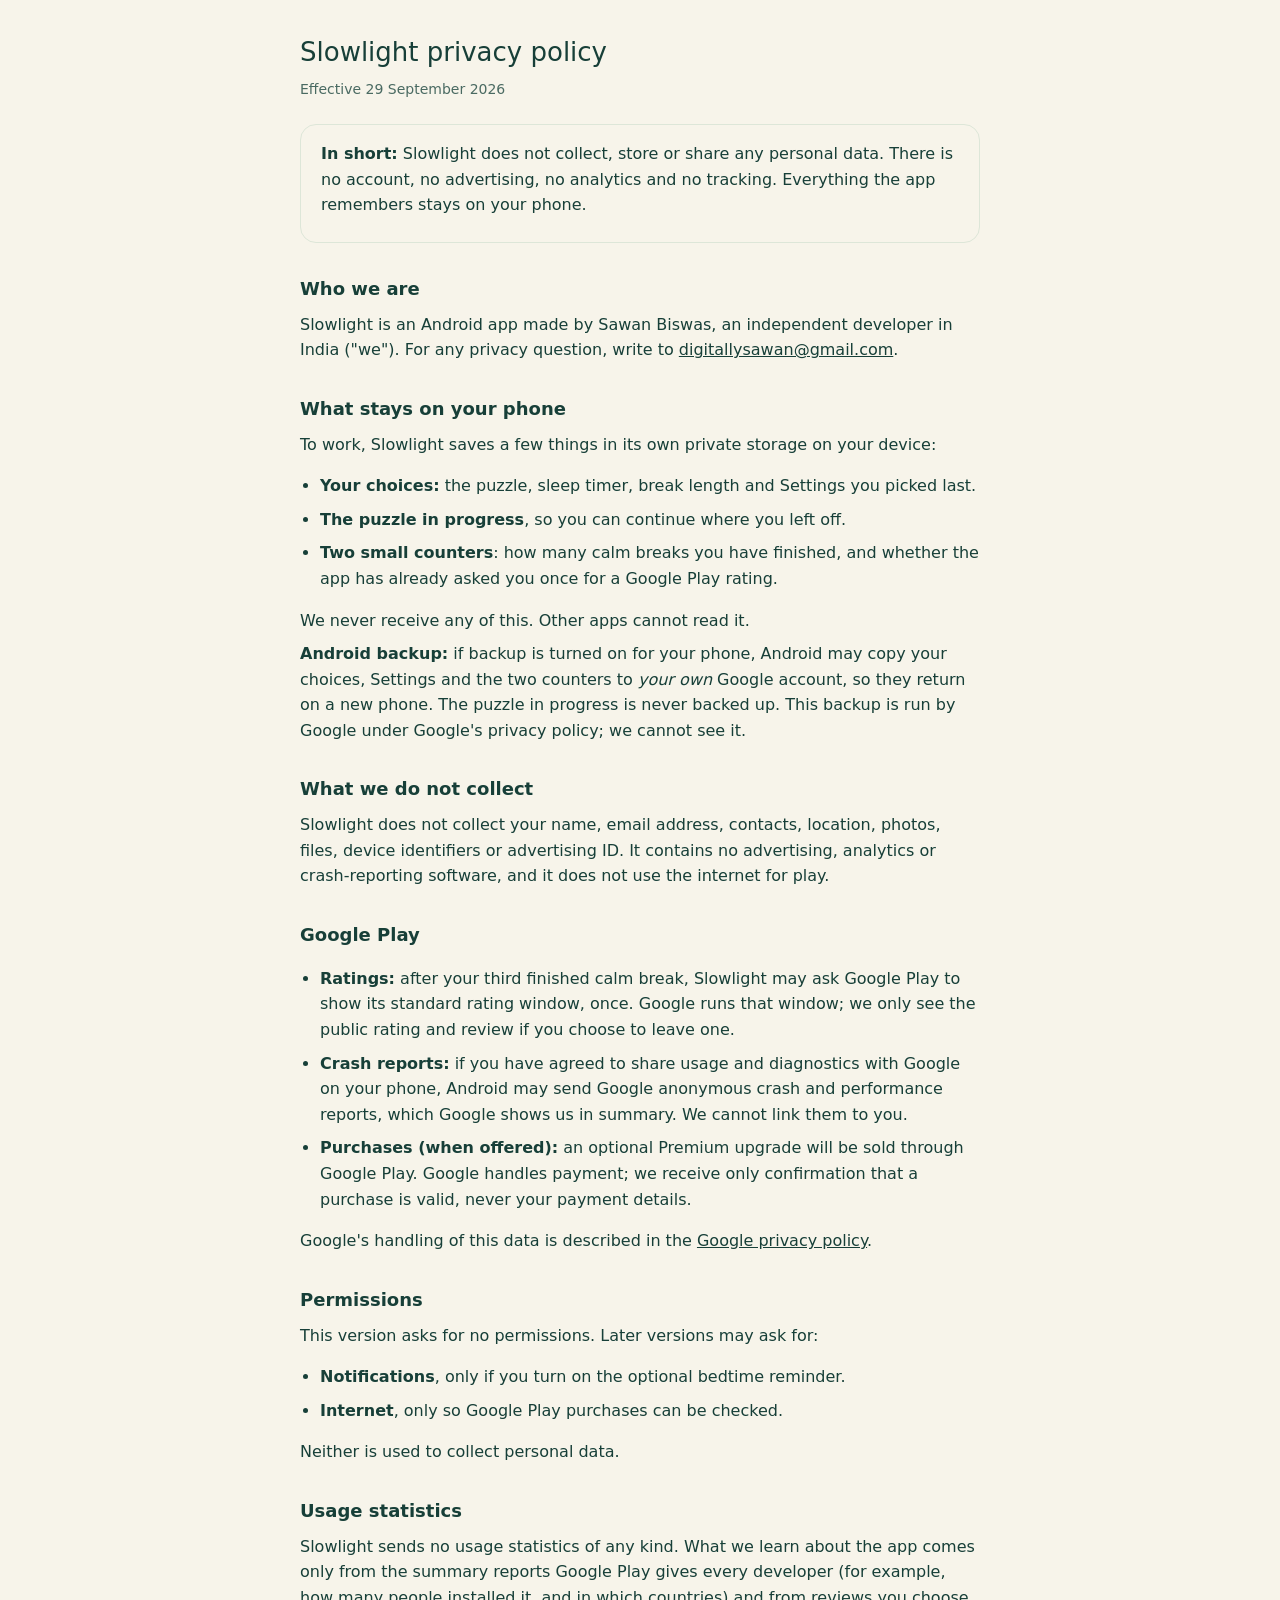
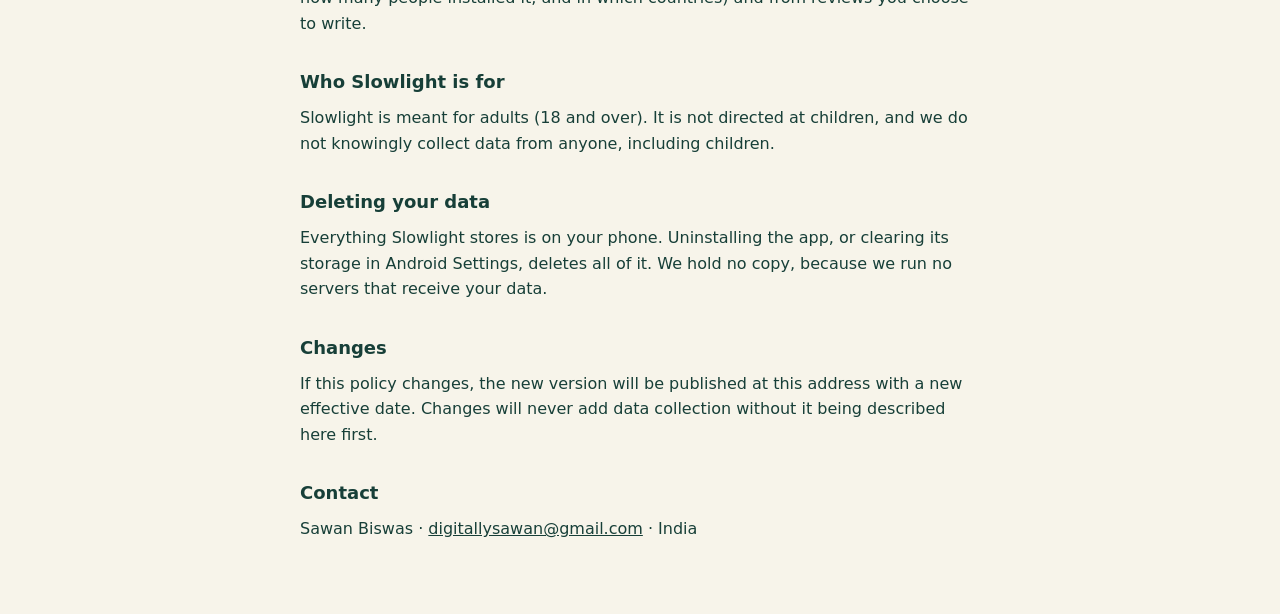
==== index.html @ e1af8993 "Slowlight privacy policy" ====
<!doctype html>
<html lang="en-IN">
<head>
<meta charset="utf-8">
<meta name="viewport" content="width=device-width, initial-scale=1">
<title>Slowlight privacy policy</title>
<style>
  :root { --bg: #F7F4EA; --text: #173F38; --dim: #4A6A62; --line: #DDE6D8; }
  @media (prefers-color-scheme: dark) {
    :root { --bg: #0E1413; --text: #B9A98A; --dim: #9C8F76; --line: #162120; }
  }
  body { margin: 0; background: var(--bg); color: var(--text);
         font: 16px/1.6 system-ui, -apple-system, "Segoe UI", Roboto, sans-serif; }
  main { max-width: 680px; margin: 0 auto; padding: 32px 16px 64px; }
  h1 { font-size: 26px; font-weight: 500; margin: 0 0 4px; }
  h2 { font-size: 18px; font-weight: 600; margin: 32px 0 8px; }
  p, li { margin: 0 0 8px; }
  ul { padding-left: 20px; }
  .meta { color: var(--dim); font-size: 14px; margin-bottom: 24px; }
  .summary { border: 1px solid var(--line); border-radius: 16px; padding: 16px 20px; }
  a { color: inherit; }
</style>
</head>
<body>
<main>
<h1>Slowlight privacy policy</h1>
<p class="meta">Effective 29 September 2026</p>

<div class="summary">
  <p><strong>In short:</strong> Slowlight does not collect, store or share any personal data. There is no account, no advertising, no analytics and no tracking. Everything the app remembers stays on your phone.</p>
</div>

<h2>Who we are</h2>
<p>Slowlight is an Android app made by Sawan Biswas, an independent developer in India ("we"). For any privacy question, write to <a href="mailto:digitallysawan@gmail.com">digitallysawan@gmail.com</a>.</p>

<h2>What stays on your phone</h2>
<p>To work, Slowlight saves a few things in its own private storage on your device:</p>
<ul>
  <li><strong>Your choices:</strong> the puzzle, sleep timer, break length and Settings you picked last.</li>
  <li><strong>The puzzle in progress</strong>, so you can continue where you left off.</li>
  <li><strong>Two small counters</strong>: how many calm breaks you have finished, and whether the app has already asked you once for a Google Play rating.</li>
</ul>
<p>We never receive any of this. Other apps cannot read it.</p>
<p><strong>Android backup:</strong> if backup is turned on for your phone, Android may copy your choices, Settings and the two counters to <em>your own</em> Google account, so they return on a new phone. The puzzle in progress is never backed up. This backup is run by Google under Google's privacy policy; we cannot see it.</p>

<h2>What we do not collect</h2>
<p>Slowlight does not collect your name, email address, contacts, location, photos, files, device identifiers or advertising ID. It contains no advertising, analytics or crash-reporting software, and it does not use the internet for play.</p>

<h2>Google Play</h2>
<ul>
  <li><strong>Ratings:</strong> after your third finished calm break, Slowlight may ask Google Play to show its standard rating window, once. Google runs that window; we only see the public rating and review if you choose to leave one.</li>
  <li><strong>Crash reports:</strong> if you have agreed to share usage and diagnostics with Google on your phone, Android may send Google anonymous crash and performance reports, which Google shows us in summary. We cannot link them to you.</li>
  <li><strong>Purchases (when offered):</strong> an optional Premium upgrade will be sold through Google Play. Google handles payment; we receive only confirmation that a purchase is valid, never your payment details.</li>
</ul>
<p>Google's handling of this data is described in the <a href="https://policies.google.com/privacy">Google privacy policy</a>.</p>

<h2>Permissions</h2>
<p>This version asks for no permissions. Later versions may ask for:</p>
<ul>
  <li><strong>Notifications</strong>, only if you turn on the optional bedtime reminder.</li>
  <li><strong>Internet</strong>, only so Google Play purchases can be checked.</li>
</ul>
<p>Neither is used to collect personal data.</p>

<h2>Usage statistics</h2>
<p>Slowlight sends no usage statistics of any kind. What we learn about the app comes only from the summary reports Google Play gives every developer (for example, how many people installed it, and in which countries) and from reviews you choose to write.</p>

<h2>Who Slowlight is for</h2>
<p>Slowlight is meant for adults (18 and over). It is not directed at children, and we do not knowingly collect data from anyone, including children.</p>

<h2>Deleting your data</h2>
<p>Everything Slowlight stores is on your phone. Uninstalling the app, or clearing its storage in Android Settings, deletes all of it. We hold no copy, because we run no servers that receive your data.</p>

<h2>Changes</h2>
<p>If this policy changes, the new version will be published at this address with a new effective date. Changes will never add data collection without it being described here first.</p>

<h2>Contact</h2>
<p>Sawan Biswas · <a href="mailto:digitallysawan@gmail.com">digitallysawan@gmail.com</a> · India</p>
</main>
</body>
</html>
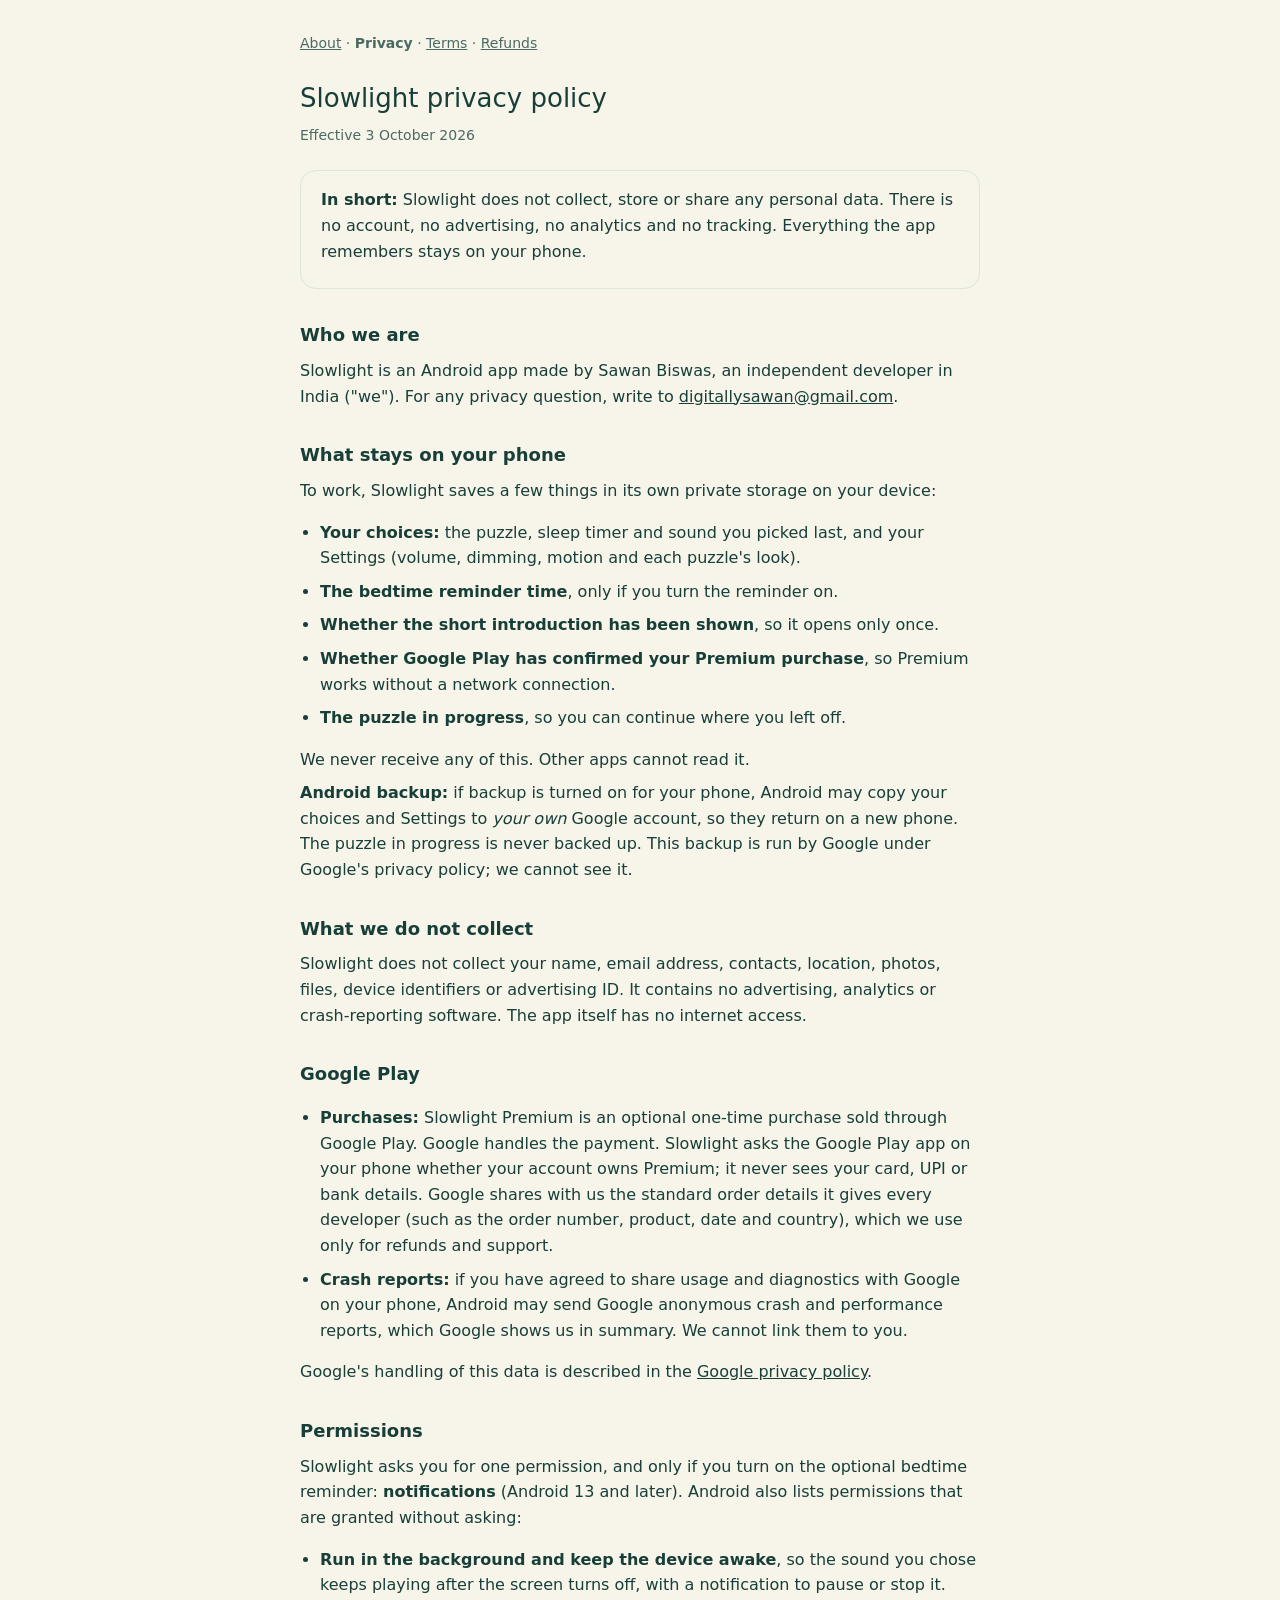
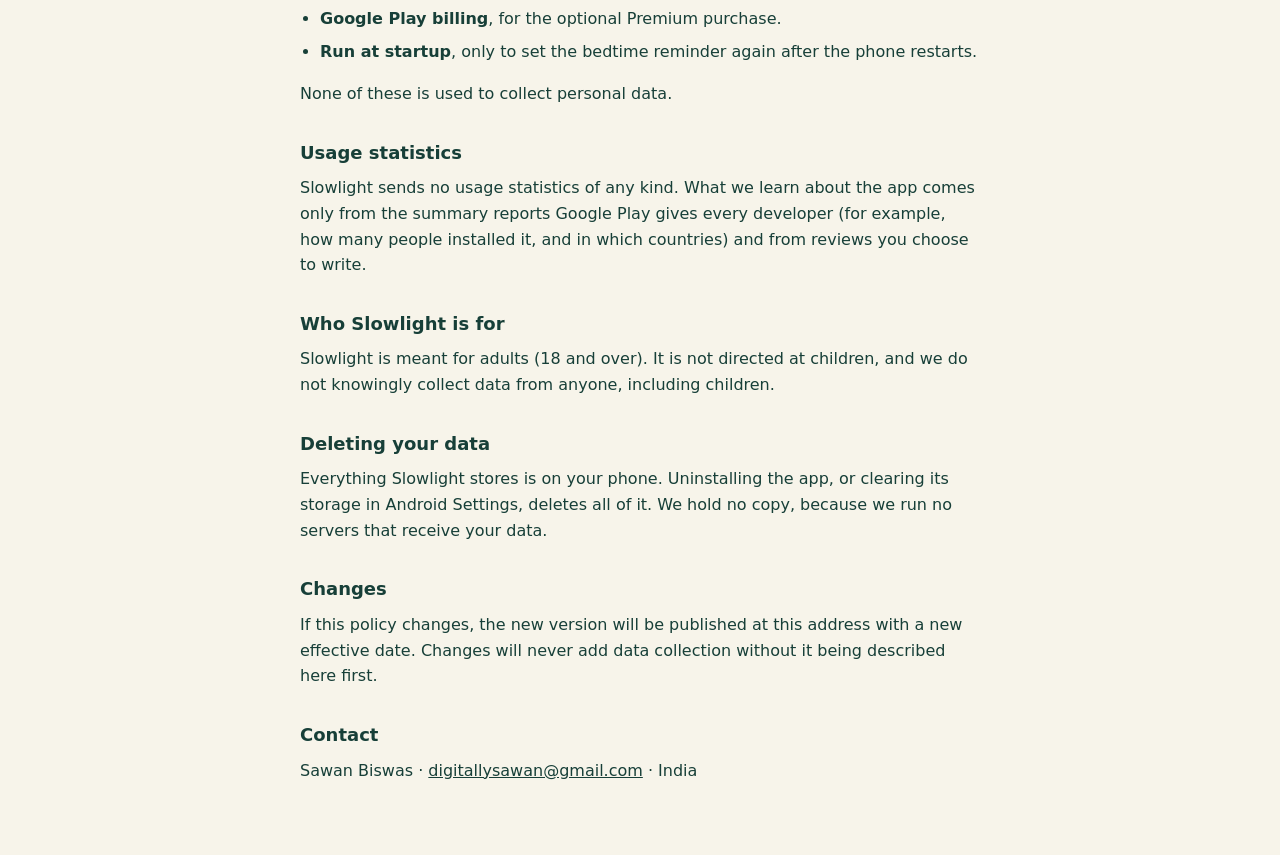
==== commit f2ddd143: "Privacy policy matches the app; add About, Terms and Refunds pages The policy no longer mentions the" ====
--- a/index.html
+++ b/index.html
@@ -4,27 +4,13 @@
 <meta charset="utf-8">
 <meta name="viewport" content="width=device-width, initial-scale=1">
 <title>Slowlight privacy policy</title>
-<style>
-  :root { --bg: #F7F4EA; --text: #173F38; --dim: #4A6A62; --line: #DDE6D8; }
-  @media (prefers-color-scheme: dark) {
-    :root { --bg: #0E1413; --text: #B9A98A; --dim: #9C8F76; --line: #162120; }
-  }
-  body { margin: 0; background: var(--bg); color: var(--text);
-         font: 16px/1.6 system-ui, -apple-system, "Segoe UI", Roboto, sans-serif; }
-  main { max-width: 680px; margin: 0 auto; padding: 32px 16px 64px; }
-  h1 { font-size: 26px; font-weight: 500; margin: 0 0 4px; }
-  h2 { font-size: 18px; font-weight: 600; margin: 32px 0 8px; }
-  p, li { margin: 0 0 8px; }
-  ul { padding-left: 20px; }
-  .meta { color: var(--dim); font-size: 14px; margin-bottom: 24px; }
-  .summary { border: 1px solid var(--line); border-radius: 16px; padding: 16px 20px; }
-  a { color: inherit; }
-</style>
+<link rel="stylesheet" href="style.css">
 </head>
 <body>
 <main>
+<nav><a href="about.html">About</a> · <strong>Privacy</strong> · <a href="terms.html">Terms</a> · <a href="refunds.html">Refunds</a></nav>
 <h1>Slowlight privacy policy</h1>
-<p class="meta">Effective 29 September 2026</p>
+<p class="meta">Effective 3 October 2026</p>
 
 <div class="summary">
   <p><strong>In short:</strong> Slowlight does not collect, store or share any personal data. There is no account, no advertising, no analytics and no tracking. Everything the app remembers stays on your phone.</p>
@@ -36,31 +22,33 @@
 <h2>What stays on your phone</h2>
 <p>To work, Slowlight saves a few things in its own private storage on your device:</p>
 <ul>
-  <li><strong>Your choices:</strong> the puzzle, sleep timer, break length and Settings you picked last.</li>
+  <li><strong>Your choices:</strong> the puzzle, sleep timer and sound you picked last, and your Settings (volume, dimming, motion and each puzzle's look).</li>
+  <li><strong>The bedtime reminder time</strong>, only if you turn the reminder on.</li>
+  <li><strong>Whether the short introduction has been shown</strong>, so it opens only once.</li>
+  <li><strong>Whether Google Play has confirmed your Premium purchase</strong>, so Premium works without a network connection.</li>
   <li><strong>The puzzle in progress</strong>, so you can continue where you left off.</li>
-  <li><strong>Two small counters</strong>: how many calm breaks you have finished, and whether the app has already asked you once for a Google Play rating.</li>
 </ul>
 <p>We never receive any of this. Other apps cannot read it.</p>
-<p><strong>Android backup:</strong> if backup is turned on for your phone, Android may copy your choices, Settings and the two counters to <em>your own</em> Google account, so they return on a new phone. The puzzle in progress is never backed up. This backup is run by Google under Google's privacy policy; we cannot see it.</p>
+<p><strong>Android backup:</strong> if backup is turned on for your phone, Android may copy your choices and Settings to <em>your own</em> Google account, so they return on a new phone. The puzzle in progress is never backed up. This backup is run by Google under Google's privacy policy; we cannot see it.</p>
 
 <h2>What we do not collect</h2>
-<p>Slowlight does not collect your name, email address, contacts, location, photos, files, device identifiers or advertising ID. It contains no advertising, analytics or crash-reporting software, and it does not use the internet for play.</p>
+<p>Slowlight does not collect your name, email address, contacts, location, photos, files, device identifiers or advertising ID. It contains no advertising, analytics or crash-reporting software. The app itself has no internet access.</p>
 
 <h2>Google Play</h2>
 <ul>
-  <li><strong>Ratings:</strong> after your third finished calm break, Slowlight may ask Google Play to show its standard rating window, once. Google runs that window; we only see the public rating and review if you choose to leave one.</li>
+  <li><strong>Purchases:</strong> Slowlight Premium is an optional one-time purchase sold through Google Play. Google handles the payment. Slowlight asks the Google Play app on your phone whether your account owns Premium; it never sees your card, UPI or bank details. Google shares with us the standard order details it gives every developer (such as the order number, product, date and country), which we use only for refunds and support.</li>
   <li><strong>Crash reports:</strong> if you have agreed to share usage and diagnostics with Google on your phone, Android may send Google anonymous crash and performance reports, which Google shows us in summary. We cannot link them to you.</li>
-  <li><strong>Purchases (when offered):</strong> an optional Premium upgrade will be sold through Google Play. Google handles payment; we receive only confirmation that a purchase is valid, never your payment details.</li>
 </ul>
 <p>Google's handling of this data is described in the <a href="https://policies.google.com/privacy">Google privacy policy</a>.</p>
 
 <h2>Permissions</h2>
-<p>This version asks for no permissions. Later versions may ask for:</p>
+<p>Slowlight asks you for one permission, and only if you turn on the optional bedtime reminder: <strong>notifications</strong> (Android 13 and later). Android also lists permissions that are granted without asking:</p>
 <ul>
-  <li><strong>Notifications</strong>, only if you turn on the optional bedtime reminder.</li>
-  <li><strong>Internet</strong>, only so Google Play purchases can be checked.</li>
+  <li><strong>Run in the background and keep the device awake</strong>, so the sound you chose keeps playing after the screen turns off, with a notification to pause or stop it.</li>
+  <li><strong>Google Play billing</strong>, for the optional Premium purchase.</li>
+  <li><strong>Run at startup</strong>, only to set the bedtime reminder again after the phone restarts.</li>
 </ul>
-<p>Neither is used to collect personal data.</p>
+<p>None of these is used to collect personal data.</p>
 
 <h2>Usage statistics</h2>
 <p>Slowlight sends no usage statistics of any kind. What we learn about the app comes only from the summary reports Google Play gives every developer (for example, how many people installed it, and in which countries) and from reviews you choose to write.</p>
--- a/style.css
+++ b/style.css
@@ -0,0 +1,15 @@
+:root { --bg: #F7F4EA; --text: #173F38; --dim: #4A6A62; --line: #DDE6D8; }
+@media (prefers-color-scheme: dark) {
+  :root { --bg: #0E1413; --text: #B9A98A; --dim: #9C8F76; --line: #162120; }
+}
+body { margin: 0; background: var(--bg); color: var(--text);
+       font: 16px/1.6 system-ui, -apple-system, "Segoe UI", Roboto, sans-serif; }
+main { max-width: 680px; margin: 0 auto; padding: 32px 16px 64px; }
+nav { color: var(--dim); font-size: 14px; margin-bottom: 24px; }
+h1 { font-size: 26px; font-weight: 500; margin: 0 0 4px; }
+h2 { font-size: 18px; font-weight: 600; margin: 32px 0 8px; }
+p, li { margin: 0 0 8px; }
+ul { padding-left: 20px; }
+.meta { color: var(--dim); font-size: 14px; margin-bottom: 24px; }
+.summary { border: 1px solid var(--line); border-radius: 16px; padding: 16px 20px; }
+a { color: inherit; }
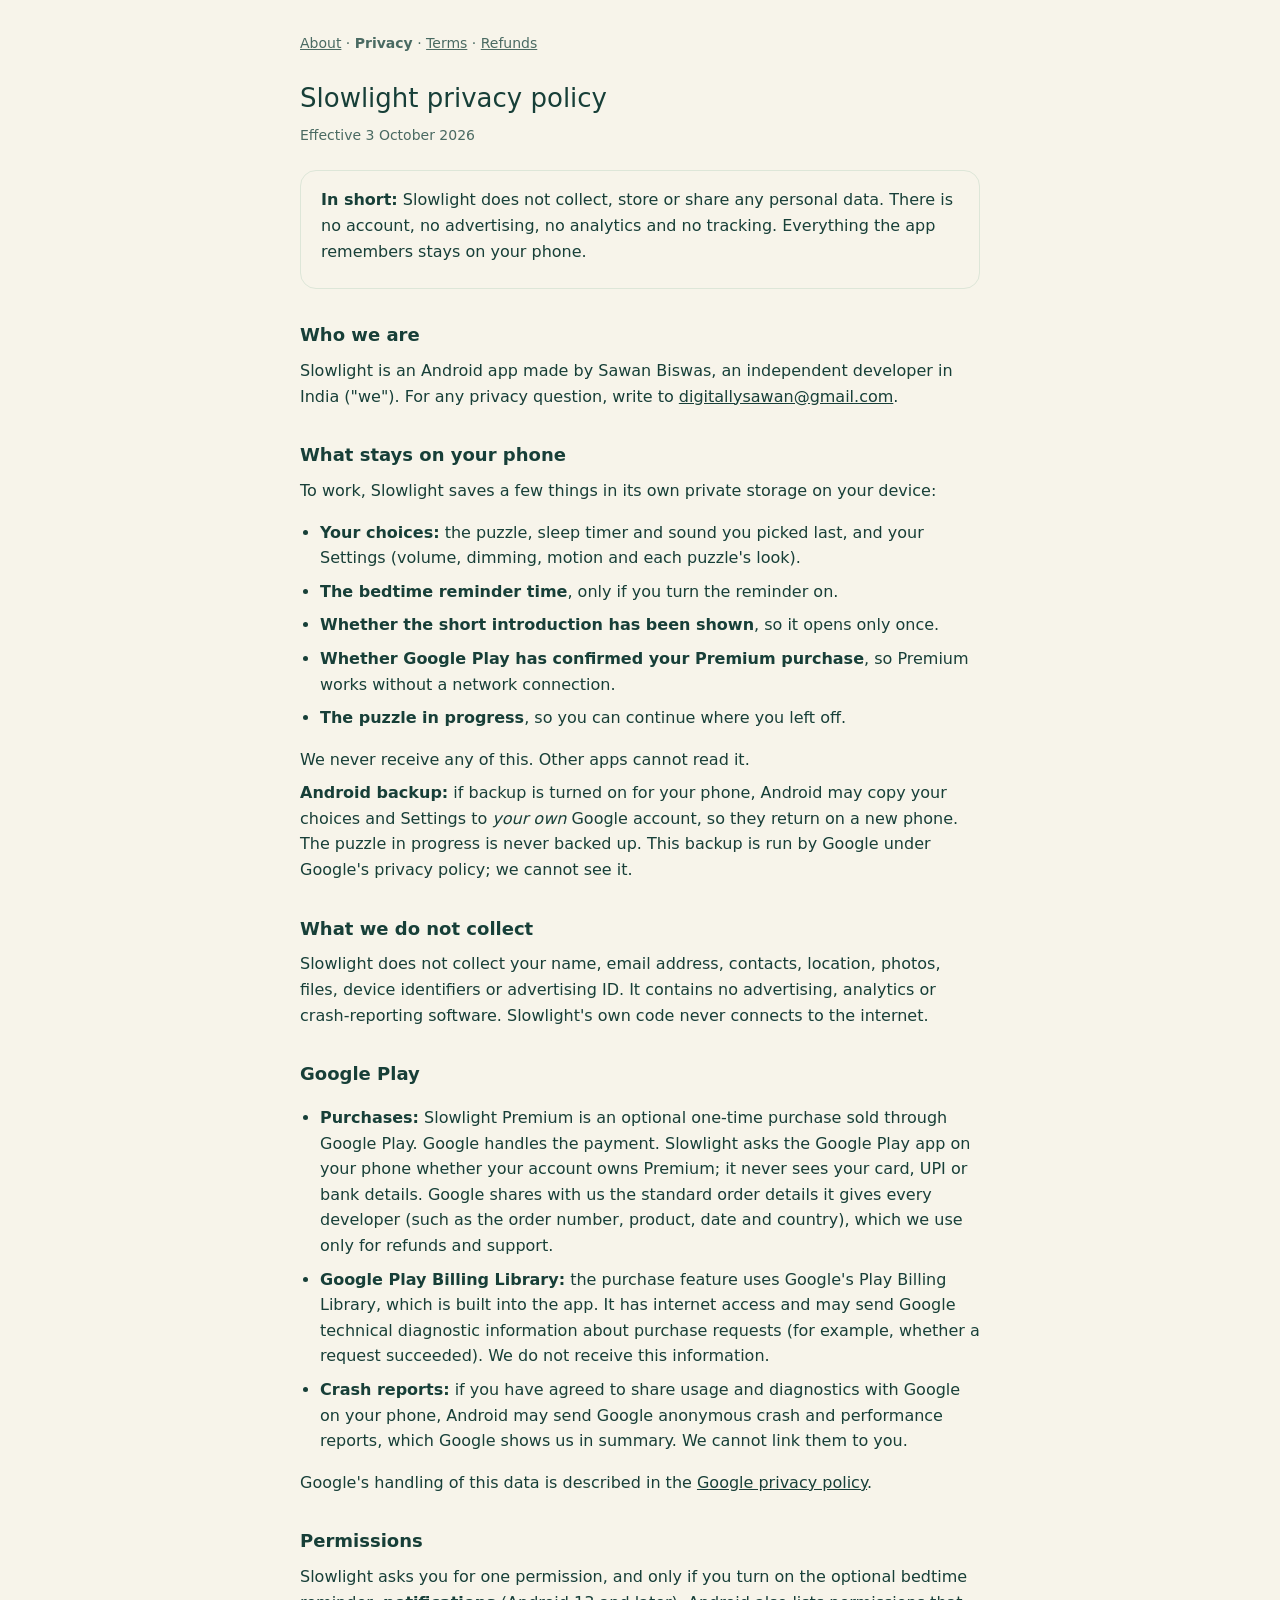
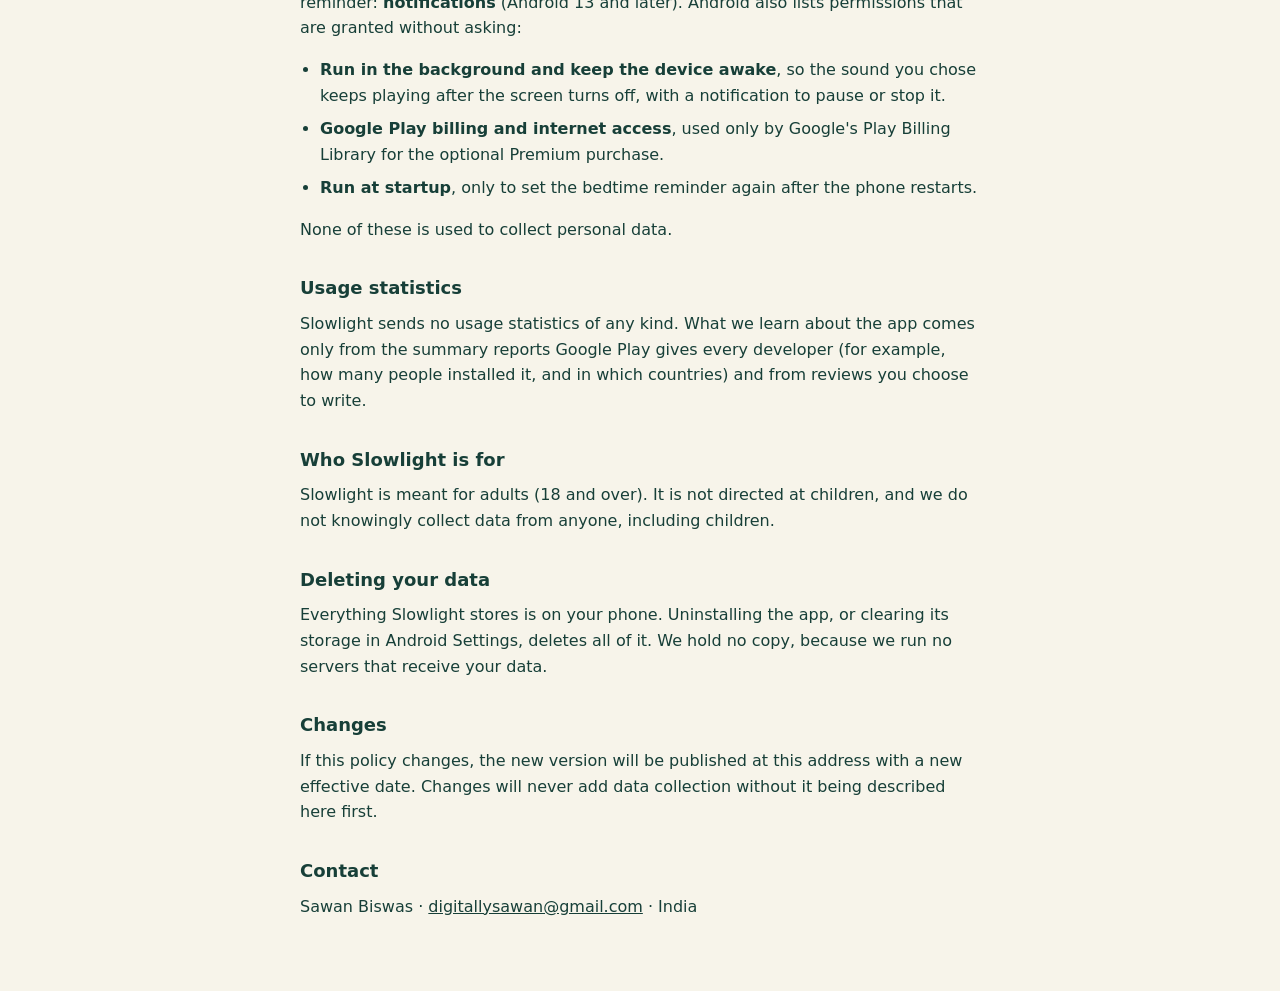
==== commit 25ef0f59: "Privacy policy: disclose Google Play Billing Library diagnostics and internet access Co-Authored-By:" ====
--- a/index.html
+++ b/index.html
@@ -32,11 +32,12 @@
 <p><strong>Android backup:</strong> if backup is turned on for your phone, Android may copy your choices and Settings to <em>your own</em> Google account, so they return on a new phone. The puzzle in progress is never backed up. This backup is run by Google under Google's privacy policy; we cannot see it.</p>
 
 <h2>What we do not collect</h2>
-<p>Slowlight does not collect your name, email address, contacts, location, photos, files, device identifiers or advertising ID. It contains no advertising, analytics or crash-reporting software. The app itself has no internet access.</p>
+<p>Slowlight does not collect your name, email address, contacts, location, photos, files, device identifiers or advertising ID. It contains no advertising, analytics or crash-reporting software. Slowlight's own code never connects to the internet.</p>
 
 <h2>Google Play</h2>
 <ul>
   <li><strong>Purchases:</strong> Slowlight Premium is an optional one-time purchase sold through Google Play. Google handles the payment. Slowlight asks the Google Play app on your phone whether your account owns Premium; it never sees your card, UPI or bank details. Google shares with us the standard order details it gives every developer (such as the order number, product, date and country), which we use only for refunds and support.</li>
+  <li><strong>Google Play Billing Library:</strong> the purchase feature uses Google's Play Billing Library, which is built into the app. It has internet access and may send Google technical diagnostic information about purchase requests (for example, whether a request succeeded). We do not receive this information.</li>
   <li><strong>Crash reports:</strong> if you have agreed to share usage and diagnostics with Google on your phone, Android may send Google anonymous crash and performance reports, which Google shows us in summary. We cannot link them to you.</li>
 </ul>
 <p>Google's handling of this data is described in the <a href="https://policies.google.com/privacy">Google privacy policy</a>.</p>
@@ -45,7 +46,7 @@
 <p>Slowlight asks you for one permission, and only if you turn on the optional bedtime reminder: <strong>notifications</strong> (Android 13 and later). Android also lists permissions that are granted without asking:</p>
 <ul>
   <li><strong>Run in the background and keep the device awake</strong>, so the sound you chose keeps playing after the screen turns off, with a notification to pause or stop it.</li>
-  <li><strong>Google Play billing</strong>, for the optional Premium purchase.</li>
+  <li><strong>Google Play billing and internet access</strong>, used only by Google's Play Billing Library for the optional Premium purchase.</li>
   <li><strong>Run at startup</strong>, only to set the bedtime reminder again after the phone restarts.</li>
 </ul>
 <p>None of these is used to collect personal data.</p>
